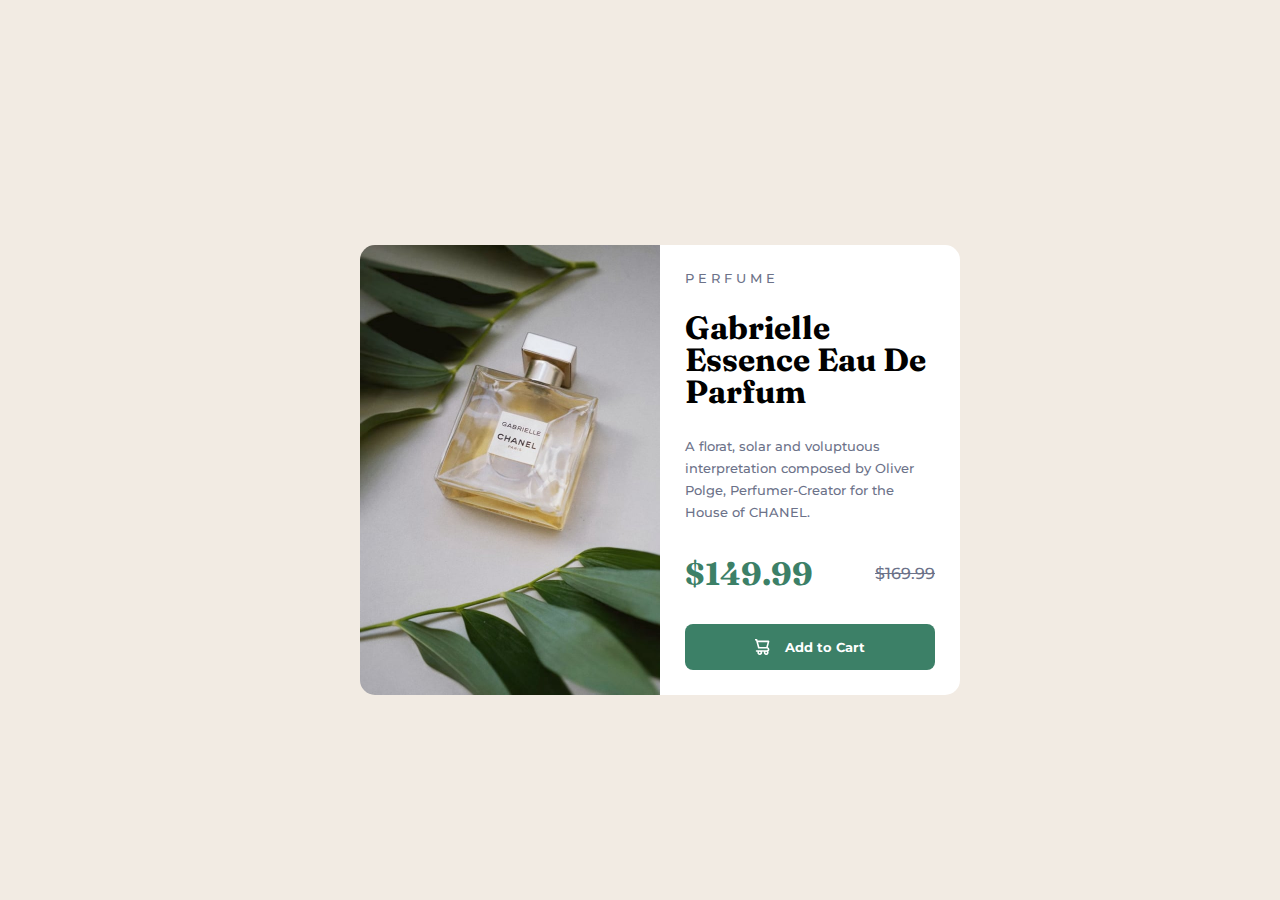
==== Newbie/product-preview-card-component-main/index.html @ 03b3358c "Newbie - Product preview card component: Add files" ====
<!DOCTYPE html>
<html lang="en">
	<head>
		<meta charset="UTF-8" />
		<meta name="viewport" content="width=device-width, initial-scale=1.0" />

		<title>Frontend Mentor | Product preview card component</title>

		<!-- Fonts -->
		<link rel="preconnect" href="https://fonts.googleapis.com" />
		<link rel="preconnect" href="https://fonts.gstatic.com" crossorigin />
		<link
			href="https://fonts.googleapis.com/css2?family=Fraunces:opsz,wght@9..144,700&family=Montserrat:wght@500;700&display=swap"
			rel="stylesheet" />

		<link rel="stylesheet" href="style.css" />
	</head>
	<body>
		<div class="product">
			<img class="product__image-mobile" src="./images/image-product-mobile.jpg" alt="Product image" />

			<img class="product__image-desktop" src="./images/image-product-desktop.jpg" alt="Product image" />

			<div class="product-info">
				<p class="product-info__type">Perfume</p>

				<p class="product-info__header">Gabrielle Essence Eau De Parfum</p>

				<p class="product-info__description">
					A florat, solar and voluptuous interpretation composed by Oliver Polge, Perfumer-Creator for the
					House of CHANEL.
				</p>

				<div class="product-info__prices">
					<p class="prices__current-price">$149.99</p>

					<p class="prices__earlier-price">$169.99</p>
				</div>

				<button class="product-info__button">
					<img class="button__icon" src="./images/icon-cart.svg" alt="Cart icon" />

					<span class="button__text">Add to Cart</span>
				</button>
			</div>
		</div>
	</body>
</html>
---- Newbie/product-preview-card-component-main/style.css ----
:root {
	/* Primary */
	--dark-cyan: hsl(158, 36%, 37%);
	--cream: hsl(30, 38%, 92%);

	/* Neutral */
	--very-dark-blue: hsl(212, 21%, 14%);
	--dark-grayish-blue: hsl(228, 12%, 48%);
	--white: hsl(0, 0%, 100%);
}

*,
*::before,
*::after {
	padding: 0;
	margin: 0;
	box-sizing: border-box;
}

body {
	background-color: var(--cream);
}

.product {
	display: flex;
	flex-direction: column;
	margin: 20px;
	max-width: 375px;
}

.product__image-mobile {
	border-top-left-radius: 15px;
	border-top-right-radius: 15px;
}

.product__image-desktop {
	display: none;
}

.product-info {
	background-color: var(--white);
	padding: 25px;
	border-bottom-left-radius: 15px;
	border-bottom-right-radius: 15px;
	font-family: 'Montserrat', sans-serif;
	font-weight: 500;
}

.product-info__type {
	letter-spacing: 4px;
	text-transform: uppercase;
	color: var(--dark-grayish-blue);
	font-size: 13px;
}

.product-info__header {
	font-family: 'Fraunces', sans-serif;
	font-weight: 700;
	padding: 15px 0;
	line-height: 32px;
	font-size: 32px;
}

.product-info__description {
	color: var(--dark-grayish-blue);
	font-size: 13px;
	line-height: 22px;
}

.product-info__prices {
	display: flex;
	align-items: center;
	justify-content: space-between;
	padding: 20px 0;
}

.prices__current-price {
	font-family: 'Fraunces', sans-serif;
	font-weight: 700;
	font-size: 32px;
	color: var(--dark-cyan);
}

.prices__earlier-price {
	color: var(--dark-grayish-blue);
	text-decoration: line-through;
}

.product-info__button {
	display: flex;
	justify-content: center;
	align-items: center;
	width: 100%;
	cursor: pointer;
	border: none;
	background-color: var(--dark-cyan);
	color: var(--white);
	font-family: 'Montserrat', sans-serif;
	font-weight: 700;
	padding: 15px 0;
	border-radius: 8px;
	transition: background-color 0.2s;
}

.product-info__button:hover {
	background-color: var(--very-dark-blue);
}

.button__icon {
	margin-right: 15px;
}

@media only screen and (min-width: 768px) {
	.product {
		flex-direction: row;
		max-width: 600px;
		position: absolute;
		top: 50%;
		left: 50%;
		transform: translate(-50%, -50%);
	}

	.product__image-mobile {
		display: none;
	}

	.product__image-desktop {
		display: block;
		width: 300px;
		border-bottom-left-radius: 15px;
		border-top-left-radius: 15px;
	}

	.product-info {
		width: 300px;
		border-bottom-left-radius: 0;
		border-top-right-radius: 15px;
		display: flex;
		flex-direction: column;
		justify-content: space-between;
	}
}
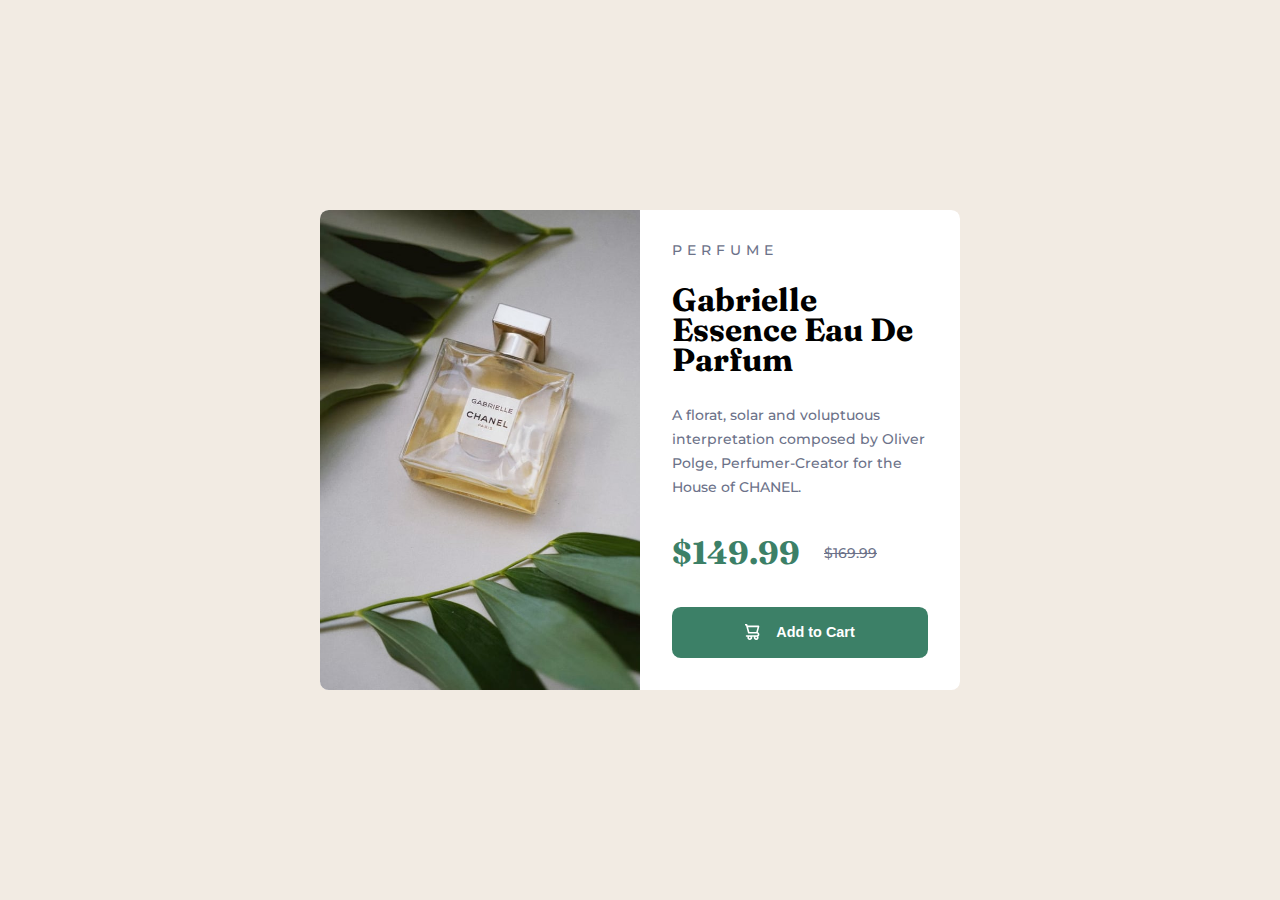
==== commit fb36c374: "Newbie - Product Preview Card Component: Applied fixes" ====
--- a/Newbie/product-preview-card-component-main/index.html
+++ b/Newbie/product-preview-card-component-main/index.html
@@ -16,31 +16,33 @@
 		<link rel="stylesheet" href="style.css" />
 	</head>
 	<body>
-		<div class="product">
-			<img class="product__image-mobile" src="./images/image-product-mobile.jpg" alt="Product image" />
+		<div class="card">
+			<picture class="card__pictures">
+				<source media="(min-width: 768px)" srcset="./images/image-product-desktop.jpg" />
 
-			<img class="product__image-desktop" src="./images/image-product-desktop.jpg" alt="Product image" />
+				<img class="card__picture" src="./images/image-product-mobile.jpg" alt="Product image" />
+			</picture>
 
-			<div class="product-info">
-				<p class="product-info__type">Perfume</p>
+			<div class="card__content">
+				<p class="card__product-type">Perfume</p>
 
-				<p class="product-info__header">Gabrielle Essence Eau De Parfum</p>
+				<h1 class="card__header-text">Gabrielle Essence Eau De Parfum</h1>
 
-				<p class="product-info__description">
+				<p class="card__product-description">
 					A florat, solar and voluptuous interpretation composed by Oliver Polge, Perfumer-Creator for the
 					House of CHANEL.
 				</p>
 
-				<div class="product-info__prices">
-					<p class="prices__current-price">$149.99</p>
+				<div class="card__prices">
+					<p class="card__current-price">$149.99</p>
 
-					<p class="prices__earlier-price">$169.99</p>
+					<p class="card__earlier-price">$169.99</p>
 				</div>
 
-				<button class="product-info__button">
-					<img class="button__icon" src="./images/icon-cart.svg" alt="Cart icon" />
+				<button class="card__purchase-button">
+					<img class="card__purchase-button-image" src="./images/icon-cart.svg" alt="Cart icon" />
 
-					<span class="button__text">Add to Cart</span>
+					<span class="card__purchase-button-text">Add to Cart</span>
 				</button>
 			</div>
 		</div>
--- a/Newbie/product-preview-card-component-main/style.css
+++ b/Newbie/product-preview-card-component-main/style.css
@@ -18,125 +18,119 @@
 }
 
 body {
+	font-family: 'Montserrat', sans-serif;
+	font-weight: 500;
+	height: 100vh;
+	display: flex;
+	align-items: center;
+	justify-content: center;
 	background-color: var(--cream);
 }
 
-.product {
+.card {
 	display: flex;
 	flex-direction: column;
-	margin: 20px;
-	max-width: 375px;
+	background-color: var(--white);
+	margin: 1.25rem;
+	overflow: hidden;
+	border-radius: 0.55rem;
+	max-width: 25rem;
 }
 
-.product__image-mobile {
-	border-top-left-radius: 15px;
-	border-top-right-radius: 15px;
+.card__pictures {
+	display: flex;
 }
 
-.product__image-desktop {
-	display: none;
+.card__picture {
+	max-width: 100%;
+	height: auto;
 }
 
-.product-info {
-	background-color: var(--white);
-	padding: 25px;
-	border-bottom-left-radius: 15px;
-	border-bottom-right-radius: 15px;
-	font-family: 'Montserrat', sans-serif;
-	font-weight: 500;
+.card__content {
+	padding: 1.5rem;
 }
 
-.product-info__type {
-	letter-spacing: 4px;
+.card__product-type {
 	text-transform: uppercase;
+	letter-spacing: 0.3125rem;
+	font-size: 0.85rem;
 	color: var(--dark-grayish-blue);
-	font-size: 13px;
 }
 
-.product-info__header {
+.card__header-text {
 	font-family: 'Fraunces', sans-serif;
 	font-weight: 700;
-	padding: 15px 0;
-	line-height: 32px;
-	font-size: 32px;
+	padding: 1rem 0;
+	font-size: 2rem;
+	line-height: 1.9rem;
 }
 
-.product-info__description {
+.card__product-description {
 	color: var(--dark-grayish-blue);
-	font-size: 13px;
-	line-height: 22px;
+	padding-bottom: 1.5rem;
+	line-height: 1.5rem;
+	font-size: 0.85rem;
 }
 
-.product-info__prices {
+.card__prices {
 	display: flex;
 	align-items: center;
-	justify-content: space-between;
-	padding: 20px 0;
 }
 
-.prices__current-price {
+.card__current-price {
 	font-family: 'Fraunces', sans-serif;
 	font-weight: 700;
-	font-size: 32px;
+	font-size: 2rem;
 	color: var(--dark-cyan);
 }
 
-.prices__earlier-price {
+.card__earlier-price {
+	margin-left: 1.5rem;
+	text-decoration: line-through;
 	color: var(--dark-grayish-blue);
-	text-decoration: line-through;
+	font-size: 0.85rem;
 }
 
-.product-info__button {
+.card__purchase-button {
 	display: flex;
+	align-items: center;
 	justify-content: center;
-	align-items: center;
+	font-weight: 700;
+	margin-top: 1.5rem;
 	width: 100%;
-	cursor: pointer;
+	padding: 1.1rem;
 	border: none;
+	border-radius: 0.55rem;
 	background-color: var(--dark-cyan);
 	color: var(--white);
-	font-family: 'Montserrat', sans-serif;
-	font-weight: 700;
-	padding: 15px 0;
-	border-radius: 8px;
-	transition: background-color 0.2s;
+	font-size: 0.9rem;
+	cursor: pointer;
+	transition: background-color 0.15s;
 }
 
-.product-info__button:hover {
+.card__purchase-button:hover {
 	background-color: var(--very-dark-blue);
 }
 
-.button__icon {
-	margin-right: 15px;
+.card__purchase-button-image {
+	margin-right: 1rem;
 }
 
 @media only screen and (min-width: 768px) {
-	.product {
+	.card {
 		flex-direction: row;
-		max-width: 600px;
-		position: absolute;
-		top: 50%;
-		left: 50%;
-		transform: translate(-50%, -50%);
+		max-width: 40em;
 	}
 
-	.product__image-mobile {
-		display: none;
+	.card__picture {
+		width: 20rem;
 	}
 
-	.product__image-desktop {
-		display: block;
-		width: 300px;
-		border-bottom-left-radius: 15px;
-		border-top-left-radius: 15px;
-	}
-
-	.product-info {
-		width: 300px;
-		border-bottom-left-radius: 0;
-		border-top-right-radius: 15px;
+	.card__content {
+		width: 20rem;
+		padding: 2rem;
 		display: flex;
+		justify-content: space-between;
 		flex-direction: column;
-		justify-content: space-between;
 	}
 }
